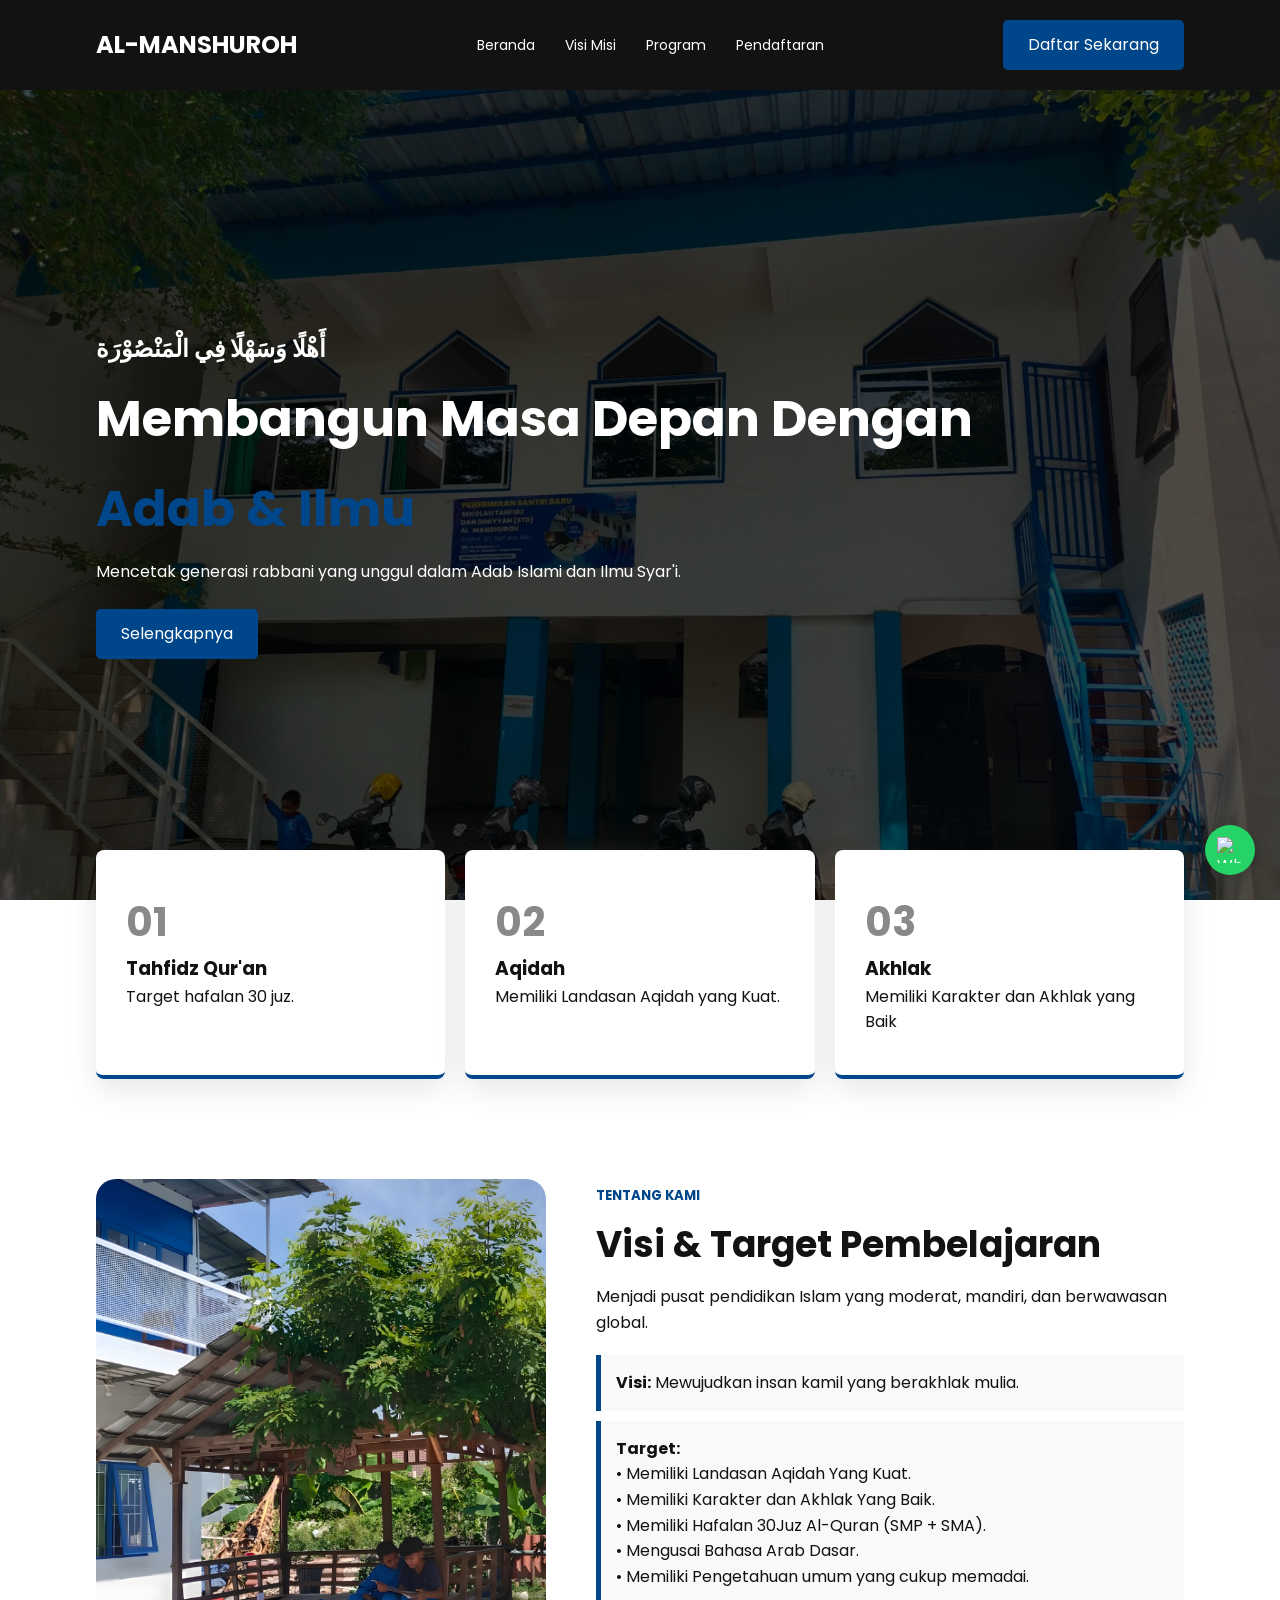
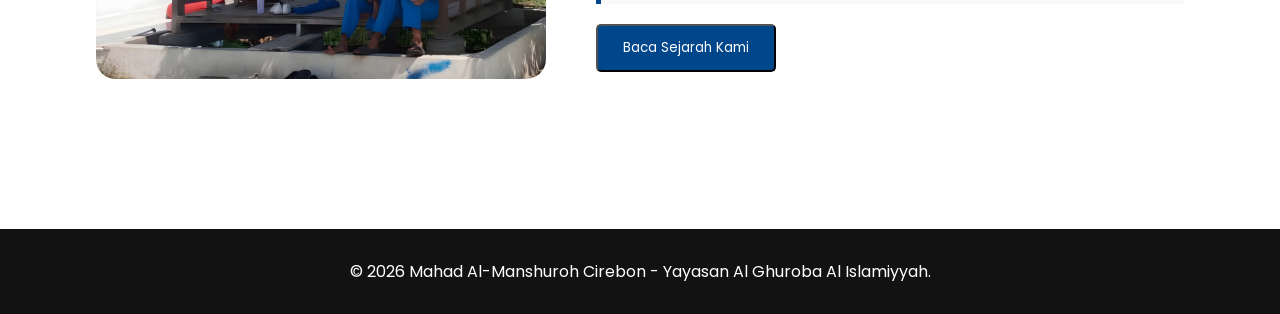
==== index.html @ 137e46ca "first commit" ====
<!DOCTYPE html>
<html lang="id">

<head>
    <meta charset="UTF-8">
    <meta name="viewport" content="width=device-width, initial-scale=1.0">
    <title>Pondok Pesantren Al-Ikhlas | Modern & Elegan</title>
    <link rel="stylesheet" href="style.css">
    <link href="https://fonts.googleapis.com/css2?family=Poppins:wght@300;400;600;700&display=swap" rel="stylesheet">
</head>

<body>

    <header>
        <nav class="container">
            <div class="logo">AL-MANSHUROH</div>
            <ul>
                <li><a href="#">Beranda</a></li>
                <li><a href="#visi-misi">Visi Misi</a></li>
                <li><a href="program.html">Program</a></li>
                <li><a href="pendaftaran.html">Pendaftaran</a></li>
            </ul>
            <a href="pendaftaran.html" class="btn-primary">Daftar Sekarang</a>
        </nav>
    </header>

    <section class="hero">
        <div class="container">
            <div class="hero-content">
                <h2>أَهْلًا وَسَهْلًا فِي الْمَنْصُوْرَة</h2>
                <h1>Membangun Masa Depan Dengan</h1>
                <h1>
                    <span>Adab</span> <span> & </span> <span>Ilmu</span>
                </h1>
                <p>Mencetak generasi rabbani yang unggul dalam Adab Islami dan Ilmu Syar'i.</p>
                <div class="hero-btns">
                    <a href="pendaftaran.html" class="btn-primary">Selengkapnya</a>
                </div>
            </div>
        </div>
    </section>

    <section class="info-cards container">
        <div class="card">
            <span class="number">01</span>
            <h3>Tahfidz Qur'an</h3>
            <p>Target hafalan 30 juz.</p>
        </div>
        <div class="card">
            <span class="number">02</span>
            <h3>Aqidah</h3>
            <p>Memiliki Landasan Aqidah yang Kuat.</p>
        </div>
        <div class="card">
            <span class="number">03</span>
            <h3>Akhlak</h3>
            <p>Memiliki Karakter dan Akhlak yang Baik</p>
        </div>

    </section>

    <section id="visi-misi" class="visi-misi container">
        <div class="visi-img">
            <div class="img-box"></div>
        </div>
        <div class="visi-text">
            <h5>TENTANG KAMI</h5>
            <h2>Visi & Target Pembelajaran</h2>
            <p>Menjadi pusat pendidikan Islam yang moderat, mandiri, dan berwawasan global.</p>
            <ul class="target-list">
                <li><strong>Visi:</strong> Mewujudkan insan kamil yang berakhlak mulia.</li>
                <li>
                    <strong>Target:</strong>
                    <p></p>
                    <p>• Memiliki Landasan Aqidah Yang Kuat.</p>
                    <p>• Memiliki Karakter dan Akhlak Yang Baik.
                    </p>
                    <p>• Memiliki Hafalan 30Juz Al-Quran (SMP + SMA).
                    </p>
                    <p>• Mengusai Bahasa Arab Dasar.
                    </p>
                    <p>• Memiliki Pengetahuan umum yang cukup memadai.</p>
                </li>

            </ul>
            <a href="tentang.html">
                <button class="btn-primary">Baca Sejarah Kami</button>
            </a>

        </div>
    </section>

    <footer>
        <p>&copy; 2026 Mahad Al-Manshuroh Cirebon - Yayasan Al Ghuroba Al Islamiyyah.</p>
        <a href="https://wa.me/6289699423145?text=Assalamualaikum%20Admin%2C%20saya%20ingin%20tanya%20seputar%20pendaftaran%20di%20Mahad%20Al-Manshuroh"
            class="wa-float" target="_blank">
            <img src="https://upload.wikimedia.org/wikipedia/commons/6/6b/WhatsApp.svg" alt="WhatsApp">
            <span class="wa-text">Tanya Admin</span>
        </a>
    </footer>
</body>

</html>
---- style.css ----
/* ==========================================================================
   01. RESET & GENERAL STYLE
   ========================================================================== */
* {
    margin: 0;
    padding: 0;
    box-sizing: border-box;
    font-family: 'Poppins', sans-serif;
}

:root {
    --primary-blue: #00468b;
    --dark-black: #121212;
    --clean-white: #ffffff;
    --soft-gray: #f9f9f9;
}

body {
    background-color: var(--clean-white);
    color: var(--dark-black);
    line-height: 1.6;
    overflow-x: hidden; /* Fix Body Overflow (Mencegah scroll kanan yang bocor) */
}

.container {
    width: 85%;
    margin: auto;
    max-width: 1200px;
}


/* ==========================================================================
   02. HEADER & NAVIGATION
   ========================================================================== */
header {
    background: var(--dark-black);
    padding: 20px 0;
    position: sticky;
    top: 0;
    z-index: 1000;
}

nav {
    display: flex;
    justify-content: space-between;
    align-items: center;
}

.logo {
    color: var(--clean-white);
    font-size: 24px;
    font-weight: 700;
    transition: 0.5s;
}

.logo:hover {
    color: var(--primary-blue);
    transition: 0.5s;
}

nav ul {
    display: flex;
    list-style: none;
}

nav ul li a {
    color: var(--clean-white);
    text-decoration: none;
    margin: 0 15px;
    font-size: 14px;
    transition: 0.3s;
}

nav ul li a:hover {
    color: var(--primary-blue);
}


/* ==========================================================================
   03. HERO SECTION & BUTTONS
   ========================================================================== */
.hero {
    background: linear-gradient(rgba(0,0,0,0.7), rgba(0,0,0,0.7)), url('image/2.jpeg') no-repeat center center/cover;
    height: 90vh;
    display: flex;
    align-items: center;
    color: var(--clean-white);
}

.hero-content h1 {
    font-size: 50px;
    margin: 10px 0;
}

.hero-content h1 span {
    color: var(--primary-blue);
    transition: 0.3s; /* Biar pas kursor lepas tetep smooth */
    display: inline-block; /* Opsional: biar bisa dikasih efek gerak dikit */
}

.hero-content h1 span:hover {
    color: white;
    transition-duration: 0.2s; /* Pas kursor nempel lebih cepet dikit */
}

.hero-btns {
    margin-top: 25px;
}

/* Buttons */
.btn-primary {
    background: var(--primary-blue);
    color: white;
    padding: 12px 25px;
    text-decoration: none;
    border-radius: 5px;
    display: inline-block;
    transition: 0.3s;
}

.btn-outline {
    border: 1px solid white;
    color: white;
    padding: 12px 25px;
    text-decoration: none;
    border-radius: 5px;
    margin-left: 10px;
    transition: 0.3s;
}

.btn-primary:hover { opacity: 0.8; }
.btn-outline:hover { background: white; color: black; }


/* ==========================================================================
   04. INFO CARDS
   ========================================================================== */
.info-cards {
    display: grid;
    grid-template-columns: repeat(3, 1fr);
    gap: 20px;
    margin-top: -50px; /* Floating effect */
}

.card {
    background: white;
    padding: 40px 30px;
    box-shadow: 0 10px 30px rgba(0,0,0,0.1);
    border-radius: 8px;
    text-align: left;
    border-bottom: 4px solid var(--primary-blue);
}

.card .number {
    font-size: 40px;
    font-weight: 700;
    color: #8a8989;
    display: block;
}


/* ==========================================================================
   05. VISI MISI SECTION
   ========================================================================== */
.visi-misi {
    padding: 100px 0;
    display: flex;
    gap: 50px;
    align-items: center;
}

.visi-img .img-box {
    width: 450px;
    height: 500px;
    background: #ccc;
    border-radius: 20px;
    background-image: url('image/13.png');
    background-size: cover;
}

.visi-text h5 { color: var(--primary-blue); }
.visi-text h2 { font-size: 36px; margin: 10px 0; }

.target-list {
    list-style: none;
    margin: 20px 0;
}

.target-list li {
    background: var(--soft-gray);
    margin-bottom: 10px;
    padding: 15px;
    border-left: 5px solid var(--primary-blue);
}


/* ==========================================================================
   06. LIST, INFO, & GENERAL STYLING
   ========================================================================== */
.mini-list {
    list-style: none;
    margin-top: 10px;
    font-size: 13px;
    color: #555;
}

.mini-list li::before {
    content: "✓ ";
    color: var(--primary-blue);
    font-weight: bold;
}

.doc-list {
    padding-left: 20px;
    margin-top: 10px;
}

.doc-list li {
    margin-bottom: 5px;
    font-size: 14px;
}

.info-group h4 {
    border-bottom: 2px solid var(--primary-blue);
    display: inline-block;
    margin-bottom: 10px;
}

.reg-info h5 {
    color: var(--primary-blue);
    letter-spacing: 1px;
}


/* ==========================================================================
   07. PROGRAM DETAIL SECTION
   ========================================================================== */
.sub-hero {
    background: linear-gradient(rgba(0,0,0,0.7), rgba(0,0,0,0.7)), url('image/6.jpeg') no-repeat center center/cover;
    height: 30vh;
    display: flex;
    align-items: center;
    color: var(--clean-white);
}

.sub-hero .container {
    text-align: center;
    padding-top: 50px;
}

.program-section {
    background: #fff;
    padding: 40px;
    margin-bottom: 40px;
    border-radius: 15px;
    box-shadow: 0 5px 20px rgba(0,0,0,0.05);
}

.program-header {
    border-left: 5px solid var(--primary-blue);
    padding-left: 20px;
    margin-bottom: 30px;
}

.program-header h2 {
    font-size: 28px;
    margin-top: 5px;
}

.program-content-grid {
    display: grid;
    grid-template-columns: 1fr 1fr;
    gap: 30px;
}

.info-card h4 {
    color: var(--primary-blue);
    margin-bottom: 15px;
    font-size: 18px;
}

.info-card ul {
    list-style: none;
}

.info-card ul li {
    margin-bottom: 10px;
    font-size: 15px;
    position: relative;
    padding-left: 25px;
}

.info-card ul li::before {
    content: "✓";
    position: absolute;
    left: 0;
    color: var(--primary-blue);
    font-weight: bold;
}

/* Price Table */
.table-container {
    overflow-x: auto;
}

.full-table {
    width: 100%;
    border-collapse: collapse;
    background: white;
    margin-top: 20px;
}

.full-table th, .full-table td {
    padding: 15px;
    border: 1px solid #eee;
    text-align: left;
}

.full-table th {
    background: var(--primary-blue);
    color: white;
}

.total-row {
    background: #f0f7ff;
}

.total-row td {
    font-size: 18px;
    color: var(--primary-blue);
}


/* ==========================================================================
   08. PENDAFTARAN (REGISTRATION) SECTION
   ========================================================================== */
.sub-hero2 {
    background: linear-gradient(rgba(0,0,0,0.7), rgba(0,0,0,0.7)), url('image/12.jpeg') no-repeat center center/cover;
    height: 30vh;
    display: flex;
    align-items: center;
    color: var(--clean-white);
}

.sub-hero2 .container {
    text-align: center;
    padding-top: 50px;
}

.sub-hero2 .container h4 {
     color: var(--primary-blue); letter-spacing: 2px;
}

/* Cost Cards Layout */
.cost-cards {
    display: grid;
    grid-template-columns: repeat(3, 1fr);
    gap: 20px;
    margin-top: 40px;
    margin-bottom: 40px;
}

.cost-card {
    background: white;
    border-radius: 12px;
    overflow: hidden;
    box-shadow: 0 5px 15px rgba(0,0,0,0.08);
    border: 1px solid #eee;
    transition: 0.3s;
}

.cost-card:hover { transform: translateY(-5px); }

.card-head {
    background: var(--primary-blue);
    color: white;
    padding: 15px;
    text-align: center;
    font-weight: bold;
    font-size: 18px;
}

.card-body { padding: 25px; }
.card-body hr { margin: 15px 0; border: 0; border-top: 1px solid #eee; }

.card-body ul {
    list-style: none;
    margin-bottom: 20px;
}

.card-body ul li {
    font-size: 14px;
    margin-bottom: 8px;
    color: #666;
}

.total-box {
    background: var(--soft-gray);
    padding: 15px;
    border-radius: 8px;
    text-align: center;
}

.total-box span { font-size: 12px; color: #888; display: block; }
.total-box p { font-size: 20px; font-weight: 700; color: var(--primary-blue); }

.contact-box {
    margin-top: 30px;
    padding: 20px;
    background: #eef4f9;
    border-radius: 8px;
    border-left: 4px solid var(--primary-blue);
}

/* Container Utama Pendaftaran */
.registration-box {
    display: grid;
    grid-template-columns: 1fr 1fr; /* Bagi dua kiri-kanan */
    gap: 50px;
    padding: 50px 0;
    align-items: start;
}

/* Styling Formulir */
.reg-form {
    background: #ffffff;
    padding: 40px;
    border-radius: 15px;
    box-shadow: 0 10px 30px rgba(0,0,0,0.1); /* Kasih shadow biar timbul */
    border: 1px solid #eee;
}

.reg-form h3 {
    margin-bottom: 25px;
    color: var(--dark-black);
    font-weight: 700;
    border-bottom: 2px solid var(--primary-blue);
    display: inline-block;
    padding-bottom: 5px;
}

/* Grouping Input */
.form-group {
    margin-bottom: 20px;
    text-align: left;
}

.form-group label {
    display: block;
    margin-bottom: 8px;
    font-weight: 600;
    color: #444;
    font-size: 14px;
}

/* Input, Select, & Textarea */
.form-group input, 
.form-group select {
    width: 100%;
    padding: 12px 15px;
    border: 1px solid #ddd;
    border-radius: 8px;
    font-family: 'Poppins', sans-serif;
    font-size: 14px;
    transition: all 0.3s ease;
    background-color: #f9f9f9;
}

.form-group input:focus, 
.form-group select:focus {
    outline: none;
    border-color: var(--primary-blue);
    background-color: #fff;
    box-shadow: 0 0 0 3px rgba(0, 123, 255, 0.1); /* Efek glowing pas diklik */
}

/* Tombol Submit */
.btn-submit {
    width: 100%;
    padding: 15px;
    background: var(--primary-blue);
    color: white;
    border: none;
    border-radius: 8px;
    cursor: pointer;
    font-weight: 700;
    font-size: 16px;
    transition: background 0.3s ease, transform 0.2s ease;
    margin-top: 10px;
}

.btn-submit:hover {
    background: #0056b3; /* Warna biru lebih gelap saat hover */
    transform: translateY(-2px);
}


/* ==========================================================================
   09. ABOUT PAGE STYLES
   ========================================================================== */
.about-hero {
    background: linear-gradient(rgba(0,0,0,0.7), rgba(0,0,0,0.7)), url('image/8.jpeg') no-repeat center center/cover;
    color: white;
    padding: 80px 0;
    text-align: center;
}

.about-content { padding: 80px 0; }

.about-grid {
    display: grid;
    grid-template-columns: 2fr 1fr;
    gap: 50px;
    align-items: center;
}

.stat-box {
    background: var(--soft-gray);
    padding: 30px;
    margin-bottom: 20px;
    border-radius: 12px;
    text-align: center;
    border-top: 4px solid var(--primary-blue);
}

.stat-box h3 { font-size: 32px; color: var(--primary-blue); }


/* ==========================================================================
   10. GALLERY STYLES
   ========================================================================== */
.gallery-section {
    background: #f4f4f4;
    padding: 80px 0;
}

.gallery-grid {
    display: grid;
    grid-template-columns: repeat(auto-fit, minmax(300px, 1fr));
    gap: 20px;
}

.gallery-item {
    position: relative;
    height: 250px;
    overflow: hidden;
    border-radius: 12px;
    box-shadow: 0 5px 15px rgba(0,0,0,0.1);
}

.gallery-item img {
    width: 100%;
    height: 100%;
    object-fit: cover;
    transition: transform var(--transition-slow);
}

.gallery-item:hover img {
    transform: scale(1.1);
}

.overlay {
    position: absolute;
    bottom: -100%;
    left: 0;
    width: 100%;
    background: rgba(0, 70, 139, 0.8);
    color: white;
    padding: 15px;
    text-align: center;
    transition: 0.4s;
    font-weight: 600;
}

.gallery-item:hover .overlay {
    bottom: 0;
}


/* ==========================================================================
   11. WHATSAPP FLOATING SLIDE EFFECT
   ========================================================================== */
.wa-float {
    position: fixed;
    bottom: 25px;
    right: 25px;
    background-color: #25d366;
    color: white;
    padding: 12px; /* Ukuran awal pas cuma logo (bulet) */
    border-radius: 50px;
    display: flex;
    align-items: center;
    text-decoration: none;
    box-shadow: 0 4px 15px rgba(0,0,0,0.2);
    z-index: 9999;
    transition: all 0.5s cubic-bezier(0.175, 0.885, 0.32, 1.275); /* Efek mantul dikit */
    overflow: hidden; /* Biar tulisan yg sembunyi gak kelihatan */
    max-width: 50px; /* Lebar awal cuma cukup buat icon */
}

.wa-float img {
    width: 26px;
    height: 26px;
    min-width: 26px; /* Biar icon gak kegencet pas animasi */
}

.wa-text {
    white-space: nowrap;
    font-weight: 600;
    font-size: 14px;
    opacity: 0;
    margin-left: 0;
    transition: all 0.5s ease;
    max-width: 0; /* Sembunyi total */
}

/* Hover State */
.wa-float:hover {
    max-width: 200px; /* Memanjang ke samping */
    padding-right: 25px; /* Kasih ruang buat tulisan */
    background-color: #128c7e;
}

.wa-float:hover .wa-text {
    opacity: 1;
    margin-left: 10px; /* Muncul dari balik logo */
    max-width: 150px;
}


/* ==========================================================================
   12. FOOTER SECTION
   ========================================================================== */
footer {
    background: var(--dark-black);
    color: white;
    text-align: center;
    padding: 30px 0;
    margin-top: 50px;
}


/* ==========================================================================
   13. GLOBAL RESPONSIVE MEDIA QUERIES
   ========================================================================== */

/* --- Tablet & Laptop Kecil (Max 1024px) --- */
@media (max-width: 1024px) {
    .container {
        width: 92%;
    }
    .about-grid, .registration-box {
        gap: 30px;
    }
}

/* --- Mobile Lama / Warisan dari Kode Awal (Max 768px) --- */
@media (max-width: 768px) {
    .registration-box {
        flex-direction: column;
    }
    .program-grid {
        grid-template-columns: 1fr;
    }
}

/* --- Mobile Utama (HP Gede & Tablet Portrait - Max 768px) --- */
@media (max-width: 768px) {
    /* Header & Nav */
    nav {
        flex-direction: column;
        gap: 15px;
        text-align: center;
    }
    nav ul li a {
        margin: 0 10px;
    }

    /* Hero Section */
    .hero {
        height: auto;
        padding: 100px 0;
    }
    .hero-content h1 {
        font-size: 35px;
    }

    /* Layout Grids (Jadi 1 Kolom) */
    .info-cards, 
    .program-content-grid, 
    .registration-box, 
    .about-grid,
    .visi-misi {
        grid-template-columns: 1fr;
        flex-direction: column;
        gap: 30px;
    }

    /* Visi Misi Fix */
    .visi-misi {
        text-align: center;
    }
    .visi-img .img-box {
        width: 100%;
        height: 350px;
        margin: auto;
    }

    /* Info Cards Position */
    .info-cards {
        margin-top: 20px;
    }

    /* Buttons */
    .btn-outline {
        margin-left: 0;
        margin-top: 10px;
        display: block;
    }
    
    /* Responsive Program */
    .program-content-grid {
        grid-template-columns: 1fr;
    }
    
    /* Responsif Form Pendaftaran */
    .registration-box {
        grid-template-columns: 1fr; /* Jadi tumpuk atas-bawah kalau di HP */
        gap: 30px;
    }
    .reg-form {
        padding: 25px;
    }
    
    /* Responsive About Page */
    .about-grid {
        grid-template-columns: 1fr;
        text-align: center;
    }
    
    /* WA Float Mobile Fix */
    .wa-float:hover {
        max-width: 50px;
        padding-right: 12px;
    }
    .wa-text {
        display: none;
    }
}

/* --- Mobile Kecil (HP - Max 480px) --- */
@media (max-width: 480px) {
    /* Font Resize */
    .hero-content h1 {
        font-size: 28px;
    }
    .visi-text h2 {
        font-size: 26px;
    }

    /* Card & Table Padding */
    .card, .reg-form {
        padding: 20px;
    }
    .full-table th, .full-table td {
        padding: 10px;
        font-size: 12px;
    }

    /* Cost Cards (Paksa 1 Kolom) */
    .cost-cards {
        grid-template-columns: 1fr;
    }

    /* WA Float Mobile Fix */
    .wa-float:hover {
        max-width: 50px; /* Matikan animasi slide di HP biar gak nutupin layar */
        padding-right: 12px;
    }
    .wa-text {
        display: none;
    }

    .sub-hero2 .container {
        font-size: 12px;
        text-align: center  ;
    }
}
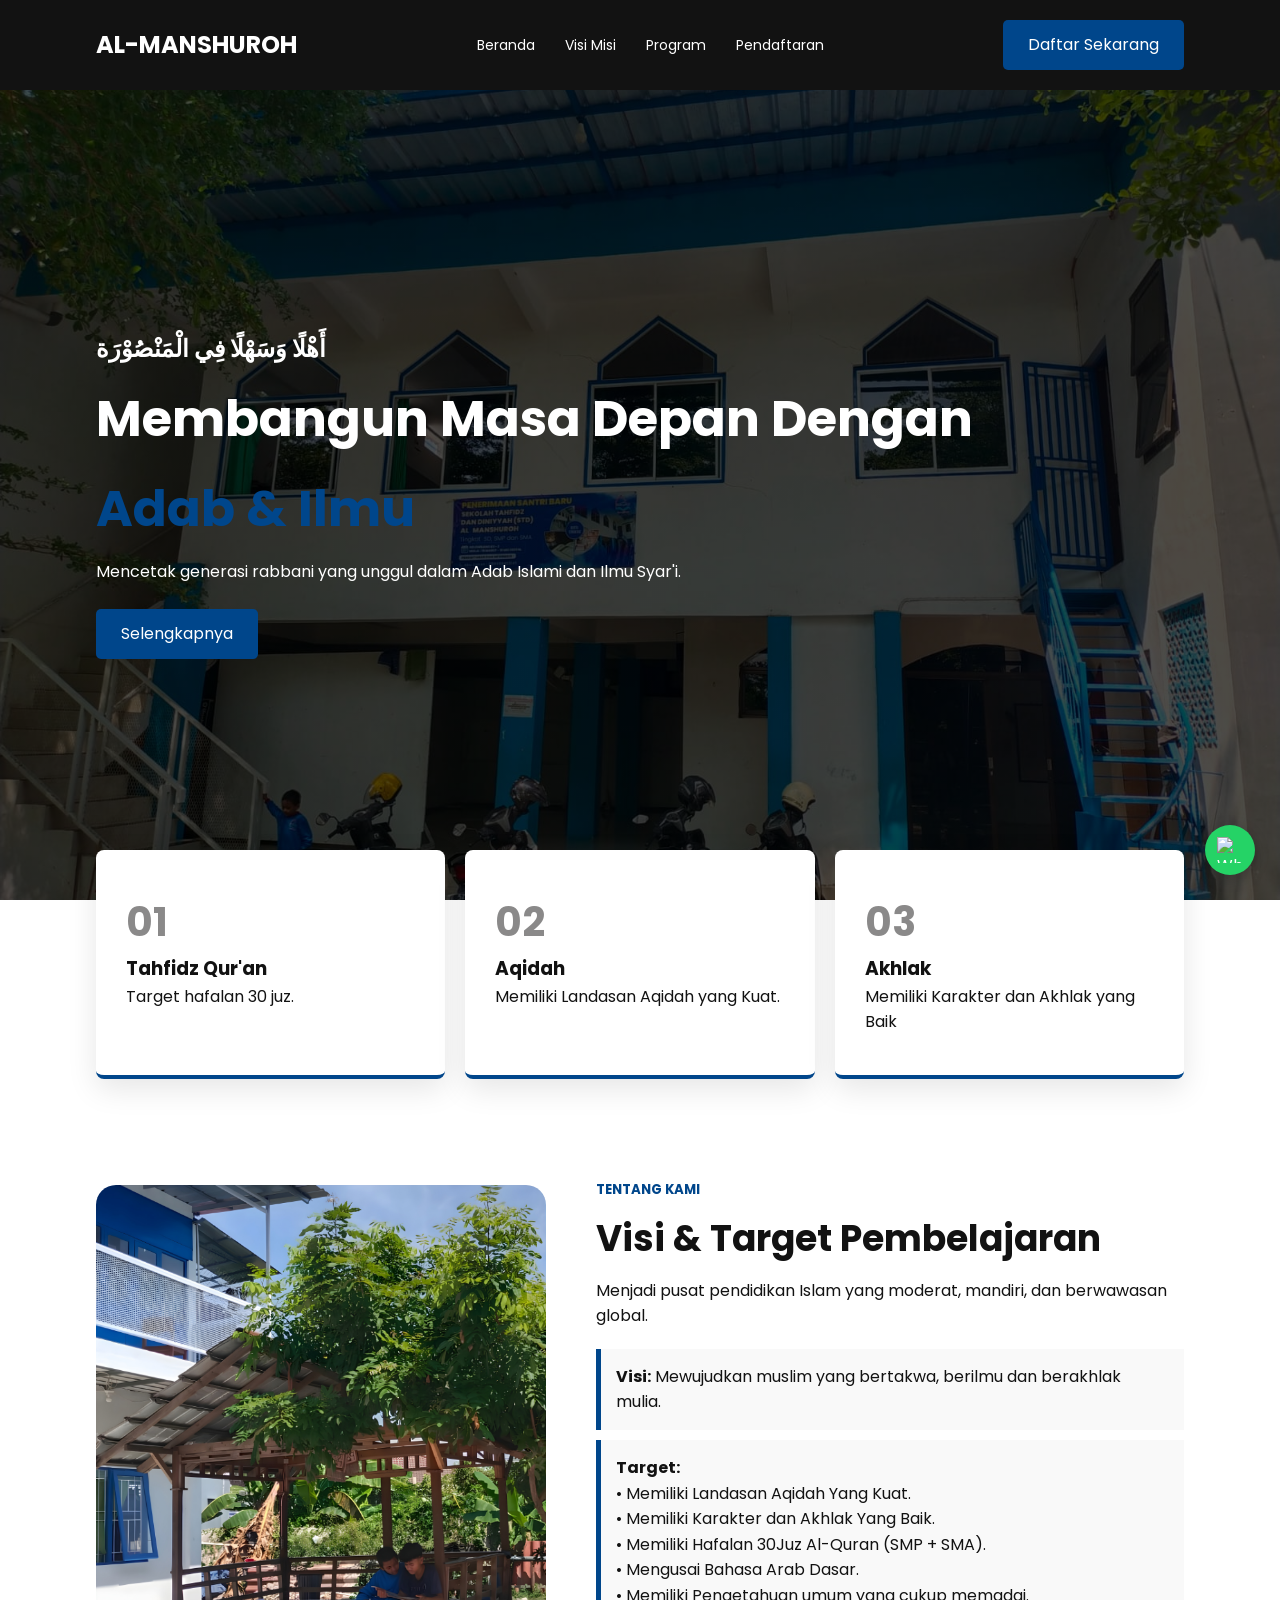
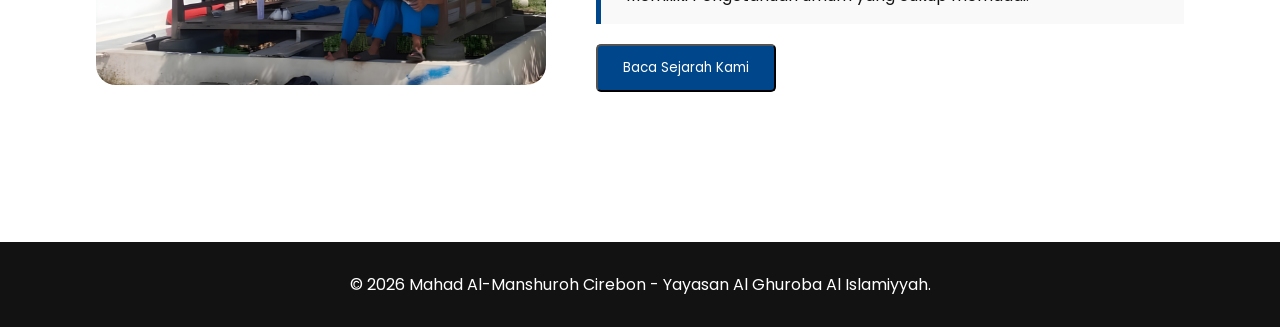
==== commit b441fcb1: "first" ====
--- a/index.html
+++ b/index.html
@@ -4,7 +4,7 @@
 <head>
     <meta charset="UTF-8">
     <meta name="viewport" content="width=device-width, initial-scale=1.0">
-    <title>Pondok Pesantren Al-Ikhlas | Modern & Elegan</title>
+    <title>Pondok Pesantren Al-Manshuroh</title>
     <link rel="stylesheet" href="style.css">
     <link href="https://fonts.googleapis.com/css2?family=Poppins:wght@300;400;600;700&display=swap" rel="stylesheet">
 </head>
@@ -68,7 +68,7 @@
             <h2>Visi & Target Pembelajaran</h2>
             <p>Menjadi pusat pendidikan Islam yang moderat, mandiri, dan berwawasan global.</p>
             <ul class="target-list">
-                <li><strong>Visi:</strong> Mewujudkan insan kamil yang berakhlak mulia.</li>
+                <li><strong>Visi:</strong> Mewujudkan muslim yang bertakwa, berilmu dan berakhlak mulia.</li>
                 <li>
                     <strong>Target:</strong>
                     <p></p>
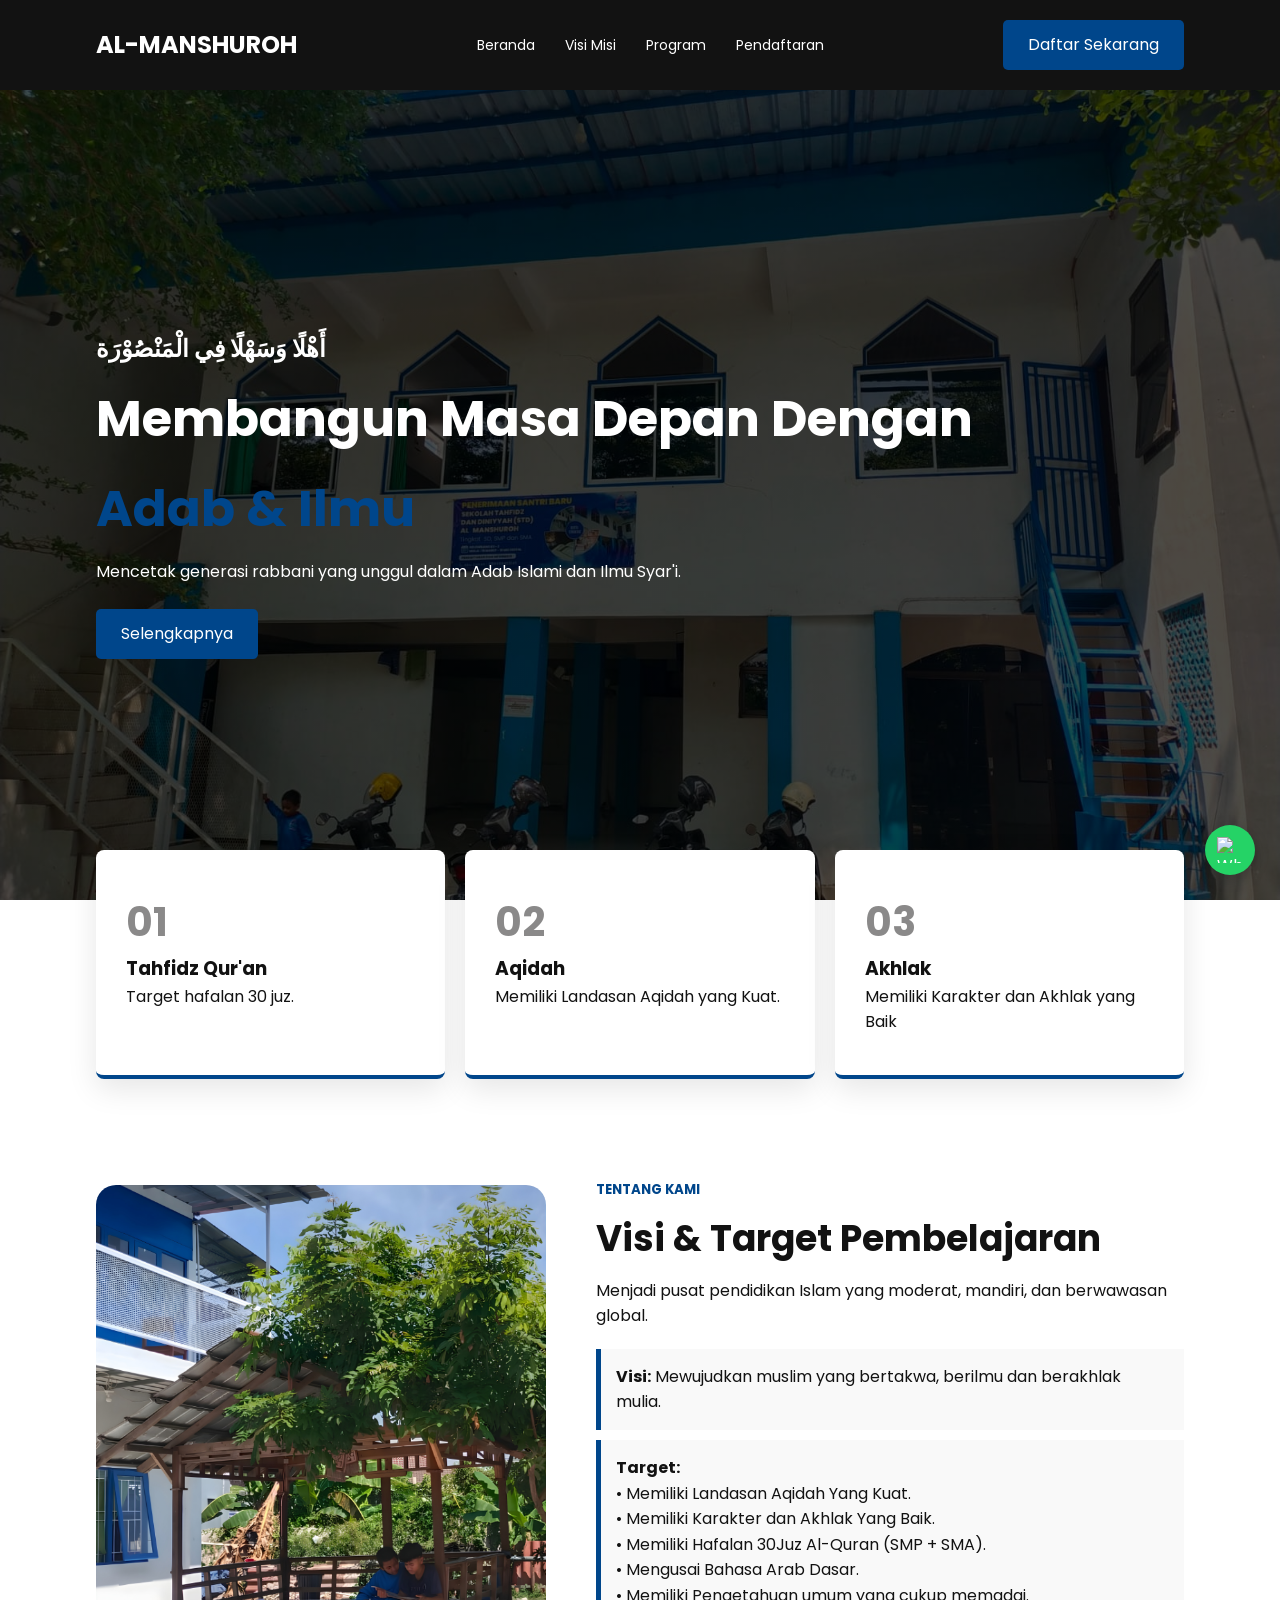
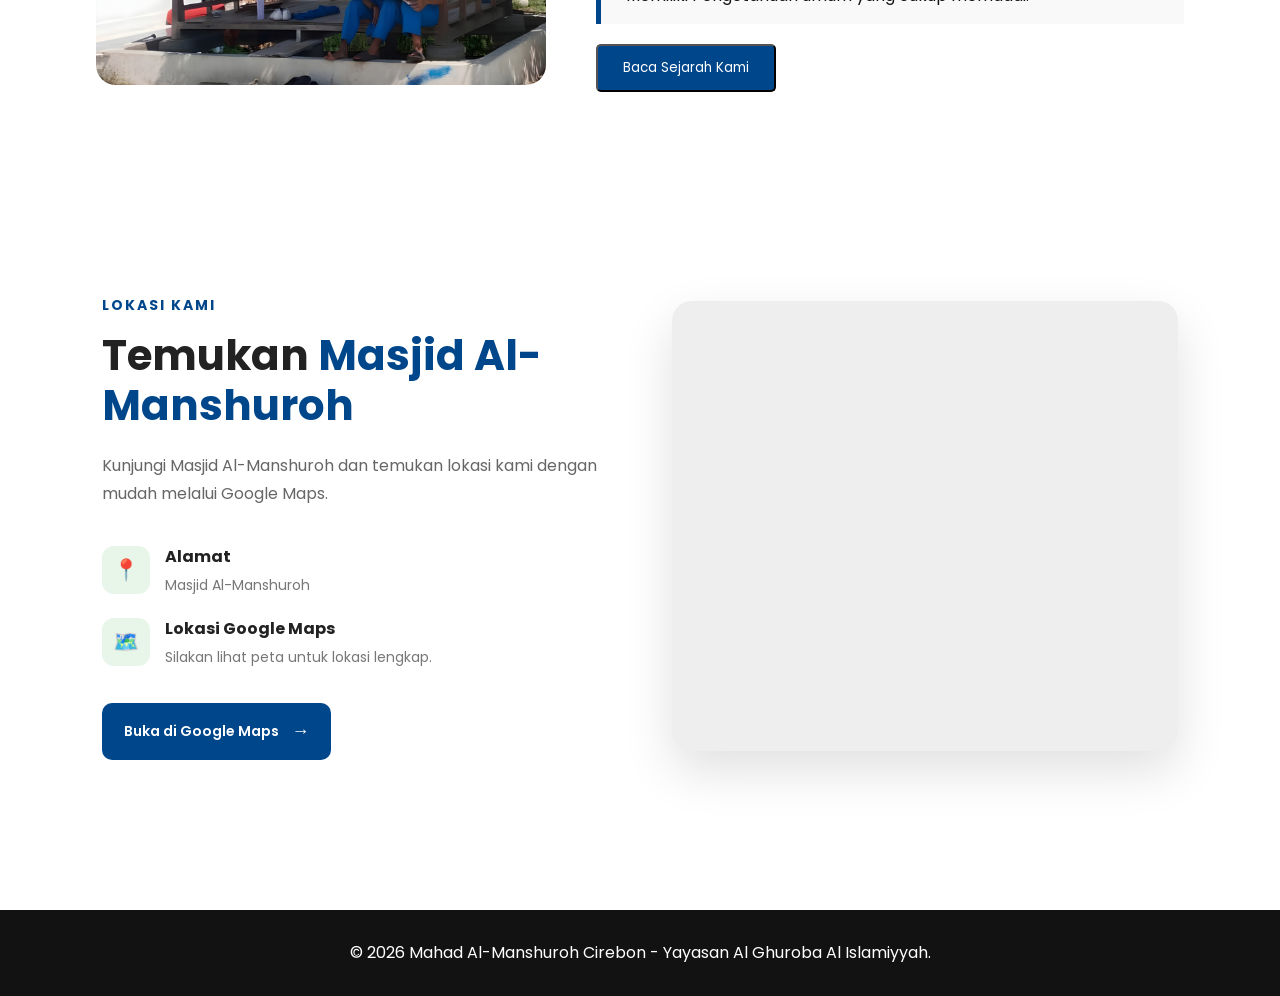
==== commit 613b56d7: "first" ====
--- a/index.html
+++ b/index.html
@@ -90,6 +90,63 @@
         </div>
     </section>
 
+    <section class="location">
+    <div class="location-content">
+        <span class="location-label">Lokasi Kami</span>
+
+        <h2>
+            Temukan <span>Masjid Al-Manshuroh</span>
+        </h2>
+
+        <p>
+            Kunjungi Masjid Al-Manshuroh dan temukan lokasi kami
+            dengan mudah melalui Google Maps.
+        </p>
+
+        <div class="location-info">
+            <div class="location-item">
+                <div class="location-icon">
+                    📍
+                </div>
+
+                <div>
+                    <h4>Alamat</h4>
+                    <p>Masjid Al-Manshuroh</p>
+                </div>
+            </div>
+
+            <div class="location-item">
+                <div class="location-icon">
+                    🗺️
+                </div>
+
+                <div>
+                    <h4>Lokasi Google Maps</h4>
+                    <p>Silakan lihat peta untuk lokasi lengkap.</p>
+                </div>
+            </div>
+        </div>
+
+        <a
+            href="https://www.google.com/maps/search/?api=1&query=Masjid+Al-Manshuroh"
+            target="_blank"
+            class="location-button"
+        >
+            Buka di Google Maps
+            <span>→</span>
+        </a>
+    </div>
+
+    <div class="location-map">
+        <iframe
+            src="https://www.google.com/maps/embed?pb=!1m18!1m12!1m3!1d3962.148279879513!2d108.56456597499495!3d-6.751764393244718!2m3!1f0!2f0!3f0!3m2!1i1024!2i768!4f13.1!3m3!1m2!1s0x2e6f1d005e048cd7%3A0x49fd2ba5b625d677!2sMasjid%20Al-Manshuroh!5e0!3m2!1sid!2sid!4v1786636042146!5m2!1sid!2sid"
+            loading="lazy"
+            allowfullscreen
+            referrerpolicy="strict-origin-when-cross-origin">
+        </iframe>
+    </div>
+</section>
+
     <footer>
         <p>&copy; 2026 Mahad Al-Manshuroh Cirebon - Yayasan Al Ghuroba Al Islamiyyah.</p>
         <a href="https://wa.me/6289699423145?text=Assalamualaikum%20Admin%2C%20saya%20ingin%20tanya%20seputar%20pendaftaran%20di%20Mahad%20Al-Manshuroh"
--- a/style.css
+++ b/style.css
@@ -231,6 +231,262 @@
     letter-spacing: 1px;
 }
 
+
+.location {
+    padding: 100px 8%;
+    gap: 70px;
+    display: flex;
+    align-items: center;
+    justify-content: space-between;
+}
+
+/* =========================
+   CONTENT
+========================= */
+
+.location-content {
+    flex: 1;
+    max-width: 500px;
+}
+
+.location-label {
+    display: inline-block;
+    margin-bottom: 15px;
+
+    font-size: 14px;
+    font-weight: 700;
+    letter-spacing: 2px;
+    text-transform: uppercase;
+
+    color: var(--primary-blue);
+}
+
+.location-content h2 {
+    margin: 0 0 20px;
+
+    font-size: 42px;
+    line-height: 1.2;
+    font-weight: 700;
+
+    color: #222;
+}
+
+.location-content h2 span {
+    color: var(--primary-blue);
+}
+
+.location-content > p {
+    margin-bottom: 35px;
+
+    font-size: 16px;
+    line-height: 1.8;
+
+    color: #666;
+}
+
+
+/* =========================
+   LOCATION INFO
+========================= */
+
+.location-info {
+    display: flex;
+    flex-direction: column;
+    gap: 20px;
+
+    margin-bottom: 35px;
+}
+
+.location-item {
+    display: flex;
+    align-items: center;
+    gap: 15px;
+}
+
+.location-icon {
+    width: 48px;
+    height: 48px;
+
+    display: flex;
+    align-items: center;
+    justify-content: center;
+
+    border-radius: 12px;
+
+    background: #e8f5e9;
+
+    font-size: 21px;
+}
+
+.location-item h4 {
+    margin: 0 0 4px;
+
+    font-size: 16px;
+    font-weight: 700;
+
+    color: #222;
+}
+
+.location-item p {
+    margin: 0;
+
+    font-size: 14px;
+    color: #777;
+}
+
+
+/* =========================
+   BUTTON
+========================= */
+
+.location-button {
+    display: inline-flex;
+    align-items: center;
+    gap: 12px;
+
+    padding: 14px 22px;
+
+    border-radius: 10px;
+
+    background: var(--primary-blue);
+    color: #fff;
+
+    font-size: 14px;
+    font-weight: 600;
+
+    text-decoration: none;
+
+    transition: all 0.3s ease;
+}
+
+.location-button span {
+    font-size: 18px;
+
+    transition: transform 0.3s ease;
+}
+
+.location-button:hover {
+    background: #256628;
+    transform: translateY(-2px);
+}
+
+.location-button:hover span {
+    transform: translateX(4px);
+}
+
+
+/* =========================
+   MAP
+========================= */
+
+.location-map {
+    flex: 1;
+    max-width: 650px;
+
+    overflow: hidden;
+
+    border-radius: 20px;
+
+    box-shadow:
+        0 20px 50px rgba(0, 0, 0, 0.12);
+
+    background: #eee;
+}
+
+.location-map iframe {
+    display: block;
+
+    width: 100%;
+    height: 450px;
+
+    border: 0;
+}
+
+
+/* =========================
+   TABLET
+========================= */
+
+@media (max-width: 900px) {
+
+    .location {
+        padding: 80px 6%;
+        gap: 50px;
+    }
+
+    .location-content h2 {
+        font-size: 34px;
+    }
+
+    .location-map iframe {
+        height: 400px;
+    }
+}
+
+
+/* =========================
+   MOBILE
+========================= */
+
+@media (max-width: 768px) {
+
+    .location {
+        padding: 70px 5%;
+
+        flex-direction: column;
+        align-items: stretch;
+
+        gap: 40px;
+    }
+
+    .location-content {
+        max-width: 100%;
+    }
+
+    .location-content h2 {
+        font-size: 32px;
+    }
+
+    .location-map {
+        max-width: 100%;
+
+        border-radius: 16px;
+    }
+
+    .location-map iframe {
+        height: 350px;
+    }
+}
+
+
+/* =========================
+   SMALL MOBILE
+========================= */
+
+@media (max-width: 480px) {
+
+    .location {
+        padding: 60px 20px;
+    }
+
+    .location-content h2 {
+        font-size: 28px;
+    }
+
+    .location-content > p {
+        font-size: 15px;
+    }
+
+    .location-map iframe {
+        height: 300px;
+    }
+
+    .location-button {
+        width: 100%;
+
+        justify-content: center;
+    }
+}
 
 /* ==========================================================================
    07. PROGRAM DETAIL SECTION
